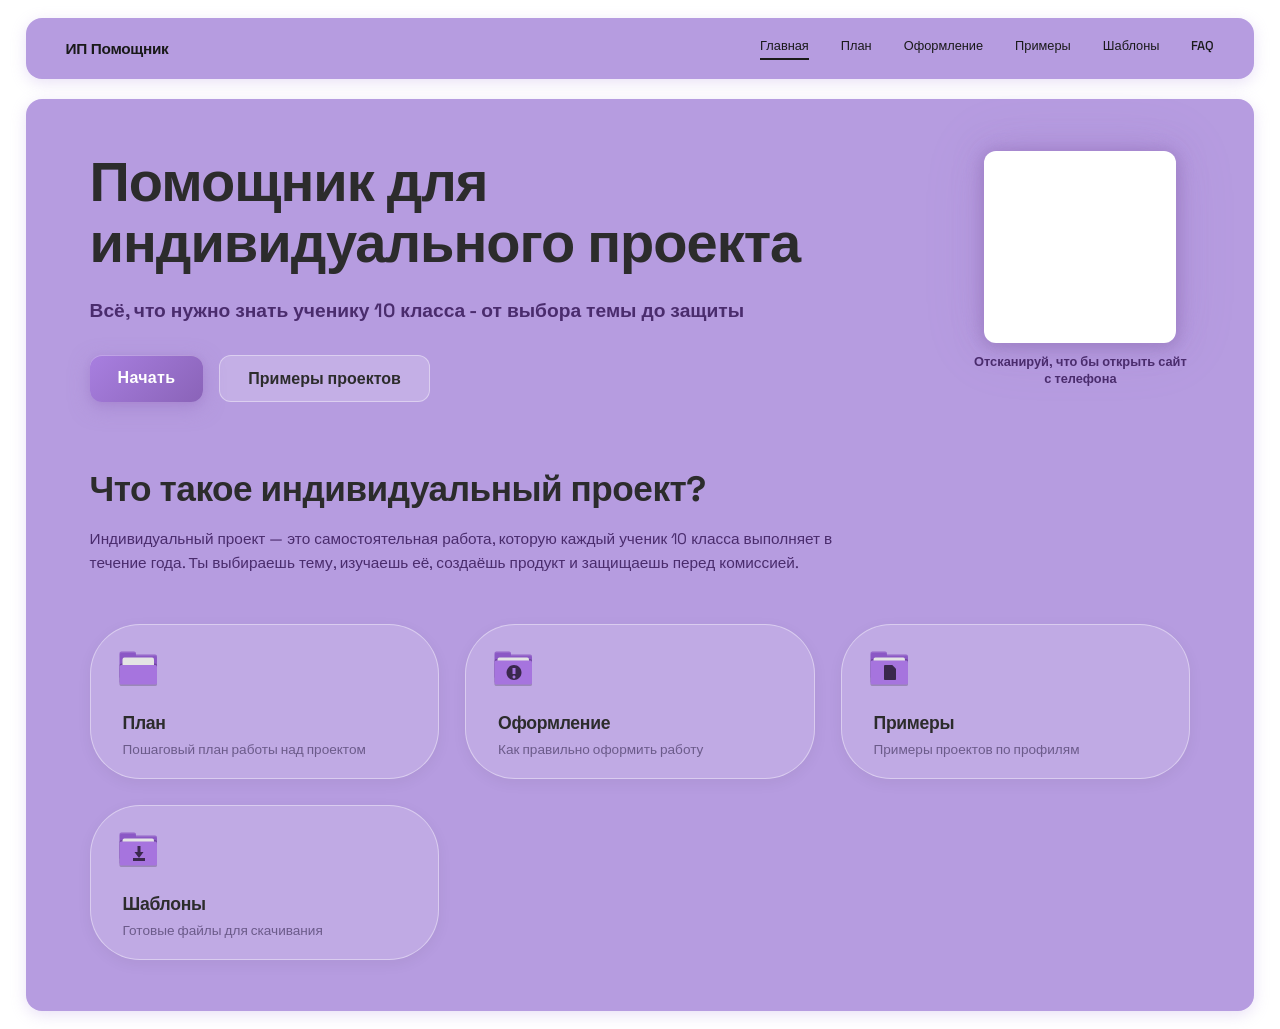
==== index.html @ a91bf57c "Add files via upload" ====
<!DOCTYPE html>
<html lang="ru">
<head>
    <meta charset="UTF-8">
    <meta name="viewport" content="width=device-width, initial-scale=1.0">
    <title>ИП Помощник - Главная</title>
    <link rel="preconnect" href="https://fonts.googleapis.com">
    <link rel="preconnect" href="https://fonts.gstatic.com" crossorigin>
    <link href="https://fonts.googleapis.com/css2?family=Space+Grotesk:wght@400;500;600;700&display=swap" rel="stylesheet">
    <link rel="stylesheet" href="style.css">
</head>
<body>

    <div class="app-wrapper">
        
        <!-- Шапка сайта -->
        <header class="header-card">
            <div class="logo">ИП Помощник</div>
            <nav class="navigation">
                <a href="index.html" class="active">Главная</a>
                <a href="plan.html">План</a>
                <a href="oformlenie.html">Оформление</a>
                <a href="primery.html">Примеры</a>
                <a href="templates.html">Шаблоны</a>
                <a href="faq.html">FAQ</a>
            </nav>
        </header>

        <!-- Основной контент -->
        <main class="content-card">
            
            <!-- Верхний блок: Заголовок + Кнопки + Пустой квадрат -->
            <div class="hero-section">
                <div class="hero-text">
                    <h1>Помощник для индивидуального проекта</h1>
                    <p class="subtitle">Всё, что нужно знать ученику 10 класса - от выбора темы до защиты</p>
                    
                    <div class="buttons-group">
                        <a href="plan.html" class="btn btn-primary">Начать</a>
                        <a href="primery.html" class="btn btn-secondary">Примеры проектов</a>
                    </div>
                </div>
                
                <div class="hero-square">
                    <!-- Пустой белый квадрат на месте QR-кода -->
                    <div class="empty-square"></div>
                    <p class="square-text">Отсканируй, что бы открыть сайт с телефона</p>
                </div>
            </div>

            <!-- Блок: Что такое индивидуальный проект? -->
            <div class="info-section">
                <h2>Что такое индивидуальный проект?</h2>
                <p>Индивидуальный проект — это самостоятельная работа, которую каждый ученик 10 класса выполняет в течение года. Ты выбираешь тему, изучаешь её, создаёшь продукт и защищаешь перед комиссией.</p>
            </div>

            <!-- Сетка с навигационными карточками (Плашки) -->
            <div class="grid-container home-grid">
                
                <!-- План -->
                <a href="plan.html" class="card home-card">
                    <div class="card-icon">
                        <svg viewBox="0 0 32 32" xmlns="http://www.w3.org/2000/svg">
                            <rect style="opacity:0.2" width="25" height="13" x="3" y="15" rx="1.25" ry="1.25"/>
                            <path style="fill:#8b58c5" d="M 3,21.75 C 3,22.442 3.5575,23 4.25,23 H 26.75 C 27.442,23 28,22.442 28,21.75 V 8.25 C 28,7.5575 27.442,7 26.75,7 H 14 V 6.25 C 14,5.5575 13.443,5 12.75,5 H 4.25 C 3.5575,5 3,5.5575 3,6.25"/>
                            <rect style="opacity:0.2" width="25" height="13" x="3" y="13" rx="1.25" ry="1.25"/>
                            <rect style="fill:#e4e4e4" width="21" height="10" x="5" y="9" rx="1.25" ry="1.25"/>
                            <rect style="fill:#a674de" width="25" height="13" x="3" y="14" rx="1.25" ry="1.25"/>
                            <path style="opacity:0.1;fill:#ffffff" d="M 4.25,5 C 3.557,5 3,5.5575 3,6.25 V 7.25 C 3,6.5575 3.557,6 4.25,6 H 12.75 C 13.443,6 14,6.5575 14,7.25 V 8 H 26.75 C 27.442,8 28,8.5575 28,9.25 V 8.25 C 28,7.5575 27.442,7 26.75,7 H 14 V 6.25 C 14,5.5575 13.443,5 12.75,5 Z"/>
                        </svg>
                    </div>
                    <div class="card-text">
                        <h3>План</h3>
                        <p>Пошаговый план работы над проектом</p>
                    </div>
                </a>

                <!-- Оформление -->
                <!-- Оформление -->
                <a href="oformlenie.html" class="card home-card">
                    <div class="card-icon">
                        <svg viewBox="0 0 32 32" xmlns="http://www.w3.org/2000/svg">
                            <rect style="opacity:0.2" width="25" height="16" x="3" y="12" rx="1.25" ry="1.25"/>
                            <path style="fill:#8b58c5" d="M 3,21.75 C 3,22.442 3.5575,23 4.25,23 H 26.75 C 27.442,23 28,22.442 28,21.75 V 8.25 C 28,7.5575 27.442,7 26.75,7 H 14 V 6.25 C 14,5.5575 13.443,5 12.75,5 H 4.25 C 3.5575,5 3,5.5575 3,6.25"/>
                            <rect style="opacity:0.2" width="25" height="16" x="3" y="10" rx="1.25" ry="1.25"/>
                            <rect style="fill:#e4e4e4" width="21" height="10" x="5" y="9" rx="1.25" ry="1.25"/>
                            <rect style="fill:#a674de" width="25" height="16" x="3" y="11" rx="1.25" ry="1.25"/>
                            <path style="opacity:0.1;fill:#ffffff" d="M 4.25 5 C 3.5575 5 3 5.5575 3 6.25 L 3 7.25 C 3 6.5575 3.5575 6 4.25 6 L 12.75 6 C 13.443 6 14 6.5575 14 7.25 L 14 8 L 26.75 8 C 27.442 8 28 8.5575 28 9.25 L 28 8.25 C 28 7.5575 27.442 7 26.75 7 L 14 7 L 14 6.25 C 14 5.5575 13.443 5 12.75 5 L 4.25 5 z"/>
                            <path style="fill:#3a284d" d="M 16,14 C 13.239,14 11,16.239 11,19 11,21.761 13.239,24 16,24 18.761,24 21,21.761 21,19 21,16.239 18.761,14 16,14 Z M 15,16 H 17 V 20 H 15 Z M 16,21 C 16.552,21 17,21.448 17,22 17,22.552 16.552,23 16,23 15.448,23 15,22.552 15,22 15,21.448 15.448,21 16,21 Z"/>
                        </svg>
                    </div>
                    <div class="card-text">
                        <h3>Оформление</h3>
                        <p>Как правильно оформить работу</p>
                    </div>
                </a>

                <!-- Примеры -->
                <a href="primery.html" class="card home-card">
                    <div class="card-icon">
                        <svg viewBox="0 0 32 32" xmlns="http://www.w3.org/2000/svg">
                            <rect style="opacity:0.2" width="25" height="16" x="3" y="12" rx="1.25" ry="1.25"/>
                            <path style="fill:#8b58c5" d="M 3,21.75 C 3,22.442 3.5575,23 4.25,23 H 26.75 C 27.442,23 28,22.442 28,21.75 V 8.25 C 28,7.5575 27.442,7 26.75,7 H 14 V 6.25 C 14,5.5575 13.443,5 12.75,5 H 4.25 C 3.5575,5 3,5.5575 3,6.25"/>
                            <rect style="opacity:0.2" width="25" height="16" x="3" y="10" rx="1.25" ry="1.25"/>
                            <rect style="fill:#e4e4e4" width="21" height="10" x="5" y="9" rx="1.25" ry="1.25"/>
                            <rect style="fill:#a674de" width="25" height="16" x="3" y="11" rx="1.25" ry="1.25"/>
                            <path style="opacity:0.1;fill:#ffffff" d="M 4.25 5 C 3.5575 5 3 5.5575 3 6.25 L 3 7.25 C 3 6.5575 3.5575 6 4.25 6 L 12.75 6 C 13.443 6 14 6.5575 14 7.25 L 14 8 L 26.75 8 C 27.442 8 28 8.5575 28 9.25 L 28 8.25 C 28 7.5575 27.442 7 26.75 7 L 14 7 L 14 6.25 C 14 5.5575 13.443 5 12.75 5 L 4.25 5 z"/>
                            <path style="fill:#3a284d" d="M 12.75,14 C 12.334,14 12,14.334 12,14.75 V 23.25 C 12,23.666 12.334,24 12.75,24 H 19.25 C 19.666,24 20,23.666 20,23.25 V 16.5 L 17.5,14 Z"/>
                        </svg>
                    </div>
                    <div class="card-text">
                        <h3>Примеры</h3>
                        <p>Примеры проектов по профилям</p>
                    </div>
                </a>

                <!-- Шаблоны (ведет на вторую страницу) -->
                <a href="templates.html" class="card home-card">
                    <div class="card-icon">
                        <svg viewBox="0 0 32 32" xmlns="http://www.w3.org/2000/svg">
                            <rect style="opacity:0.2" width="25" height="16" x="3" y="12" rx="1.25" ry="1.25"/>
                            <path style="fill:#8b58c5" d="M 3,21.75 C 3,22.442 3.5575,23 4.25,23 H 26.75 C 27.442,23 28,22.442 28,21.75 V 8.25 C 28,7.5575 27.442,7 26.75,7 H 14 V 6.25 C 14,5.5575 13.443,5 12.75,5 H 4.25 C 3.5575,5 3,5.5575 3,6.25"/>
                            <rect style="opacity:0.2" width="25" height="16" x="3" y="10" rx="1.25" ry="1.25"/>
                            <rect style="fill:#e4e4e4" width="21" height="10" x="5" y="9" rx="1.25" ry="1.25"/>
                            <rect style="fill:#a674de" width="25" height="16" x="3" y="11" rx="1.25" ry="1.25"/>
                            <path style="opacity:0.1;fill:#ffffff" d="M 4.25 5 C 3.5575 5 3 5.5575 3 6.25 L 3 7.25 C 3 6.5575 3.5575 6 4.25 6 L 12.75 6 C 13.443 6 14 6.5575 14 7.25 L 14 8 L 26.75 8 C 27.442 8 28 8.5575 28 9.25 L 28 8.25 C 28 7.5575 27.442 7 26.75 7 L 14 7 L 14 6.25 C 14 5.5575 13.443 5 12.75 5 L 4.25 5 z"/>
                            <path style="fill:#3a284d" d="M 15,14 V 18 H 13 L 16,22 19,18 H 17 V 14 Z M 12,22 V 24 H 20 V 22 Z"/>
                        </svg>
                    </div>
                    <div class="card-text">
                        <h3>Шаблоны</h3>
                        <p>Готовые файлы для скачивания</p>
                    </div>
                </a>

            </div>
        </main>
    </div>

</body>
</html>
---- style.css ----
/* --- Сброс стилей --- */
* {
    margin: 0;
    padding: 0;
    box-sizing: border-box;
}

html, body {
    width: 100%;
    min-height: 100vh;
}

body {
    font-family: 'Space Grotesk', sans-serif;
    background-color: #ffffff;
    display: flex;
    justify-content: center;
    padding: 2vh 2vw;
    color: #1a1a1a;
}

/* --- Общий контейнер --- */
.app-wrapper {
    width: 100%;
    max-width: 1400px;
    display: flex;
    flex-direction: column;
    gap: 20px;
    min-height: calc(100vh - 4vh);
}

/* --- ШАПКА --- */
.header-card {
    background-color: #B69CE0;
    border-radius: 16px;
    padding: 1.2rem 2.5rem;
    display: flex;
    justify-content: space-between;
    align-items: center;
    flex-wrap: wrap;
    gap: 1rem;
    flex-shrink: 0;
    box-shadow: 0 4px 15px rgba(182, 156, 224, 0.3);
}

.logo {
    font-weight: 700;
    font-size: clamp(0.9rem, 1.2vw, 1.1rem);
    color: #1a1a1a;
    white-space: nowrap;
    letter-spacing: -0.3px;
}

.navigation {
    display: flex;
    gap: clamp(1rem, 2.5vw, 2.5rem);
    flex-wrap: wrap;
    justify-content: center;
}

.navigation a {
    text-decoration: none;
    color: #1a1a1a;
    font-size: clamp(0.8rem, 1vw, 0.95rem);
    font-weight: 500;
    padding-bottom: 4px;
    border-bottom: 2px solid transparent;
    transition: border-color 0.2s;
    white-space: nowrap;
}

.navigation a:hover {
    border-bottom-color: rgba(26, 26, 26, 0.3);
}

.navigation a.active {
    border-bottom-color: #1a1a1a;
}

/* --- ОСНОВНОЙ КОНТЕНТ --- */
.content-card {
    background-color: #B69CE0;
    border-radius: 16px;
    padding: clamp(2rem, 4vw, 4rem) clamp(1.5rem, 5vw, 4rem);
    flex-grow: 1;
    box-shadow: 0 4px 15px rgba(182, 156, 224, 0.3);
}

/* =========================================
   ГЛАВНАЯ СТРАНИЦА (index.html)
   ========================================= */

.hero-section {
    display: flex;
    justify-content: space-between;
    align-items: flex-start;
    gap: 3rem;
    margin-bottom: 4rem;
    flex-wrap: wrap;
}

.hero-text {
    flex: 1;
    min-width: 300px;
}

.hero-text h1 {
    font-size: clamp(2rem, 5vw, 3.5rem);
    font-weight: 700;
    color: #2c2c2c;
    margin-bottom: 1.5rem;
    line-height: 1.1;
    letter-spacing: -1px;
}

.hero-text .subtitle {
    font-size: clamp(1rem, 1.5vw, 1.2rem);
    font-weight: 600;
    color: #4a2c6d;
    margin-bottom: 2rem;
}

/* Кнопки */
.buttons-group {
    display: flex;
    gap: 1rem;
    flex-wrap: wrap;
}

.btn {
    display: inline-block;
    padding: 12px 28px;
    border-radius: 12px;
    font-family: 'Space Grotesk', sans-serif;
    font-size: 1rem;
    font-weight: 600;
    cursor: pointer;
    transition: all 0.2s;
    border: none;
    text-decoration: none;
    text-align: center;
}

/* --- Кнопка «Начать» — эффектная --- */
.btn-primary {
    background: linear-gradient(135deg, #A87FE0 0%, #8A63B8 100%);
    color: #ffffff;
    font-weight: 700;
    letter-spacing: 0.3px;
    position: relative;
    overflow: hidden;
    box-shadow:
        0 6px 20px rgba(158, 123, 199, 0.5),
        0 2px 6px rgba(158, 123, 199, 0.3),
        inset 0 1px 0 rgba(255, 255, 255, 0.3);
    transition: all 0.35s cubic-bezier(0.25, 0.8, 0.25, 1);
}

/* Светлая подсветка сверху */
.btn-primary::before {
    content: "";
    position: absolute;
    inset: 0;
    background: linear-gradient(180deg, rgba(255, 255, 255, 0.2) 0%, transparent 60%);
    opacity: 0;
    transition: opacity 0.35s ease;
    pointer-events: none;
}

.btn-primary:hover {
    background: linear-gradient(135deg, #B98FE8 0%, #9A73C8 100%);
    transform: translateY(-3px) scale(1.03);
    box-shadow:
        0 12px 30px rgba(158, 123, 199, 0.7),
        0 4px 12px rgba(158, 123, 199, 0.5),
        0 0 25px rgba(158, 123, 199, 0.6),
        inset 0 1px 0 rgba(255, 255, 255, 0.4);
}

.btn-primary:hover::before {
    opacity: 1;
}

.btn-primary:active {
    transform: translateY(-1px) scale(0.99);
    box-shadow:
        0 4px 12px rgba(158, 123, 199, 0.6),
        0 2px 6px rgba(158, 123, 199, 0.4),
        inset 0 2px 4px rgba(0, 0, 0, 0.1);
}

/* --- Вторичная кнопка --- */
.btn-secondary {
    background-color: rgba(255, 255, 255, 0.2);
    color: #2c2c2c;
    border: 1px solid rgba(255, 255, 255, 0.4);
}

.btn-secondary:hover {
    background-color: rgba(255, 255, 255, 0.3);
    transform: translateY(-2px);
}

/* Пустой квадрат вместо QR-кода со свечением */
.hero-square {
    display: flex;
    flex-direction: column;
    align-items: center;
    gap: 10px;
    flex-shrink: 0;
}

.empty-square {
    width: clamp(160px, 15vw, 220px);
    height: clamp(160px, 15vw, 220px);
    background-color: #ffffff;
    border-radius: 12px;
    box-shadow:
        0 0 15px rgba(158, 123, 199, 0.6),
        0 0 30px rgba(158, 123, 199, 0.4),
        0 0 60px rgba(158, 123, 199, 0.2),
        0 4px 15px rgba(0, 0, 0, 0.1);
    transition: box-shadow 0.4s ease, transform 0.4s ease;
}

.empty-square:hover {
    box-shadow:
        0 0 20px rgba(158, 123, 199, 0.8),
        0 0 40px rgba(158, 123, 199, 0.6),
        0 0 80px rgba(158, 123, 199, 0.4),
        0 4px 20px rgba(0, 0, 0, 0.15);
    transform: scale(1.02);
}

.square-text {
    font-size: 0.8rem;
    font-weight: 600;
    color: #4a2c6d;
    text-align: center;
    max-width: 220px;
}

/* Блок "Что такое индивидуальный проект?" */
.info-section {
    margin-bottom: 3rem;
}

.info-section h2 {
    font-size: clamp(1.5rem, 3vw, 2.2rem);
    font-weight: 700;
    color: #2c2c2c;
    margin-bottom: 1rem;
    letter-spacing: -0.5px;
}

.info-section p {
    font-size: clamp(0.95rem, 1.2vw, 1.1rem);
    color: #4a2c6d;
    line-height: 1.6;
    max-width: 800px;
}

/* Сетка карточек на главной (Плашки) */
.home-grid {
    grid-template-columns: repeat(4, 1fr);
}

.home-card {
    display: flex;
    flex-direction: column;
    align-items: flex-start;
    text-align: left;
    padding: 1.5rem;
    border-radius: 20px;
    background-color: #ffffff;
    border: 1px solid rgba(255, 255, 255, 0.5);
    box-shadow: 0 4px 15px rgba(0, 0, 0, 0.05);
    min-height: auto;
    gap: 0;
}

.home-card:hover {
    background-color: #f9f9f9;
    transform: translateY(-5px);
    box-shadow: 0 8px 25px rgba(0, 0, 0, 0.1);
}

/* Иконка в плашке */
.card-icon {
    width: 48px;
    height: 48px;
    display: flex;
    align-items: center;
    justify-content: center;
    margin-bottom: 1.25rem;
    background-color: transparent;
    padding: 0;
    margin-left: 0;
    align-self: flex-start;
}

.card-icon svg {
    width: 100%;
    height: 100%;
    display: block;
}

/* Текстовый блок внутри плашки */
.home-card .card-text {
    display: flex;
    flex-direction: column;
    align-items: flex-start;
    text-align: left;
    width: 100%;
    margin: 0;
    padding: 0;
    padding-left: 8px;
}

.home-card .card-text h3 {
    font-size: 1.1rem;
    font-weight: 700;
    color: #2c2c2c;
    margin-bottom: 6px;
    letter-spacing: -0.3px;
    margin-left: 0;
    padding-left: 0;
}

.home-card .card-text p {
    font-size: 0.85rem;
    color: #6b5b8a;
    line-height: 1.4;
    font-weight: 500;
    margin: 0;
    padding: 0;
}

/* =========================================
   ОБЩИЕ СТИЛИ ДЛЯ ВНУТРЕННИХ СТРАНИЦ
   ========================================= */

.page-header {
    margin-bottom: clamp(2rem, 5vh, 4rem);
}

.page-header h1 {
    font-size: clamp(2rem, 5vw, 3.5rem);
    font-weight: 700;
    color: #2c2c2c;
    margin-bottom: 1rem;
    line-height: 1.1;
    letter-spacing: -1px;
}

.page-header .subtitle {
    font-size: clamp(0.9rem, 1.5vw, 1.1rem);
    font-weight: 600;
    color: #4a2c6d;
}

/* Сетка карточек */
.grid-container {
    display: grid;
    grid-template-columns: repeat(auto-fit, minmax(320px, 1fr));
    gap: clamp(1rem, 2vw, 2rem);
    width: 100%;
}

/* Карточка-«таблетка» (для шаблонов) */
.card {
    display: flex;
    justify-content: space-between;
    align-items: center;
    background-color: rgba(255, 255, 255, 0.15);
    border: 1px solid rgba(255, 255, 255, 0.4);
    border-radius: 50px;
    padding: clamp(0.75rem, 1.5vw, 1.25rem) clamp(1rem, 2vw, 1.5rem);
    text-decoration: none;
    transition: background-color 0.2s ease, border-color 0.2s ease, transform 0.2s;
    cursor: pointer;
    min-height: 80px;
}

.card:hover {
    background-color: rgba(255, 255, 255, 0.25);
    border-color: rgba(255, 255, 255, 0.6);
}

.card-text {
    display: flex;
    flex-direction: column;
    justify-content: center;
    flex: 1;
    margin-right: 1rem;
}

.card-text h3 {
    font-size: clamp(0.95rem, 1.2vw, 1.1rem);
    font-weight: 600;
    color: #2c2c2c;
    margin-bottom: 4px;
    letter-spacing: -0.3px;
}

.card-text p {
    font-size: clamp(0.75rem, 0.9vw, 0.85rem);
    color: #6b5b8a;
    font-weight: 400;
}

.download-btn {
    width: clamp(44px, 5vw, 56px);
    height: clamp(44px, 5vw, 56px);
    border-radius: 50%;
    background-color: #9E7BC7;
    border: 1px solid rgba(255, 255, 255, 0.3);
    display: flex;
    justify-content: center;
    align-items: center;
    flex-shrink: 0;
    transition: background-color 0.2s, transform 0.2s;
}

.download-btn svg {
    stroke: #2c2c2c;
    width: 50%;
    height: 50%;
}

.card:hover .download-btn {
    background-color: #8a63b8;
    transform: scale(1.05);
}

/* =========================================
   СТРАНИЦА ПЛАНА (plan.html)
   ========================================= */

.steps-navigation {
    display: flex;
    gap: 1rem;
    margin-bottom: 2.5rem;
    flex-wrap: wrap;
}

.step-btn {
    width: 52px;
    height: 52px;
    border-radius: 50%;
    border: none;
    background-color: rgba(255, 255, 255, 0.2);
    color: #4a2c6d;
    font-family: 'Space Grotesk', sans-serif;
    font-size: 1.2rem;
    font-weight: 600;
    cursor: pointer;
    transition: all 0.25s ease;
    display: flex;
    align-items: center;
    justify-content: center;
}

.step-btn:hover {
    background-color: rgba(255, 255, 255, 0.4);
    transform: translateY(-2px);
}

.step-btn.active {
    background-color: #ffffff;
    color: #2c2c2c;
    box-shadow: 0 4px 15px rgba(0, 0, 0, 0.1);
    transform: scale(1.05);
}

.step-card {
    background-color: #ffffff;
    border-radius: 24px;
    padding: 2.5rem 3rem;
    box-shadow: 0 8px 30px rgba(0, 0, 0, 0.08);
    max-width: 900px;
    transition: all 0.3s ease;
}

.step-card-header {
    display: flex;
    align-items: baseline;
    gap: 1.5rem;
    margin-bottom: 1.5rem;
    flex-wrap: wrap;
}

.step-title {
    font-size: 1.5rem;
    font-weight: 700;
    color: #2c2c2c;
    margin: 0;
    letter-spacing: -0.3px;
}

.step-subtitle {
    font-size: 1.1rem;
    font-weight: 500;
    color: #6b5b8a;
    margin: 0;
}

.step-content {
    display: flex;
    flex-direction: column;
    gap: 0.8rem;
    font-size: 0.95rem;
    line-height: 1.5;
    color: #4a2c6d;
}

.step-content p {
    margin: 0;
}

.step-content strong {
    color: #2c2c2c;
    font-weight: 600;
    margin-right: 4px;
}

.step-link {
    display: inline-block;
    margin-top: 0.5rem;
    color: #9E7BC7;
    font-weight: 600;
    text-decoration: none;
    transition: color 0.2s, transform 0.2s;
    align-self: flex-end;
    font-size: 0.9rem;
}

.step-link:hover {
    color: #8a63b8;
    transform: translateX(3px);
}

/* =========================================
   СТРАНИЦА ОФОРМЛЕНИЯ (oformlenie.html)
   ========================================= */

.oformlenie-hero {
    display: flex;
    justify-content: space-between;
    align-items: flex-start;
    gap: 3rem;
    margin-bottom: 3rem;
    flex-wrap: wrap;
}

.oformlenie-title {
    flex: 1;
    min-width: 300px;
}

.oformlenie-title h1 {
    font-size: clamp(2rem, 4.5vw, 3.2rem);
    font-weight: 700;
    color: #2c2c2c;
    line-height: 1.1;
    letter-spacing: -1px;
    margin-bottom: 1.5rem;
}

.oformlenie-title .subtitle {
    font-size: clamp(1rem, 1.5vw, 1.2rem);
    font-weight: 600;
    color: #4a2c6d;
}

.requirements-card {
    background-color: #ffffff;
    border-radius: 16px;
    padding: 1.5rem 1.75rem;
    box-shadow: 0 6px 20px rgba(0, 0, 0, 0.08);
    max-width: 340px;
    flex-shrink: 0;
}

.requirements-card h3 {
    font-size: 1.05rem;
    font-weight: 700;
    color: #2c2c2c;
    margin-bottom: 1rem;
    letter-spacing: -0.3px;
}

.requirements-card ul {
    list-style: none;
    padding: 0;
    margin: 0;
    display: flex;
    flex-direction: column;
    gap: 0.5rem;
}

.requirements-card ul li {
    font-size: 0.85rem;
    color: #4a2c6d;
    font-weight: 500;
    position: relative;
    padding-left: 14px;
    line-height: 1.4;
}

.requirements-card ul li::before {
    content: "·";
    position: absolute;
    left: 0;
    top: -2px;
    font-size: 1.2rem;
    color: #9E7BC7;
    font-weight: 700;
}

.sections-list {
    display: flex;
    flex-direction: column;
    gap: 1.5rem;
    margin-bottom: 3rem;
}

.info-card {
    background-color: #ffffff;
    border-radius: 20px;
    padding: 2rem 2.5rem;
    box-shadow: 0 6px 20px rgba(0, 0, 0, 0.06);
    transition: transform 0.2s ease, box-shadow 0.2s ease;
}

.info-card:hover {
    transform: translateY(-3px);
    box-shadow: 0 10px 28px rgba(0, 0, 0, 0.1);
}

.info-card h3 {
    font-size: 1.3rem;
    font-weight: 700;
    color: #6b3fa0;
    margin-bottom: 1rem;
    letter-spacing: -0.4px;
}

.info-card ul {
    list-style: none;
    padding: 0;
    margin: 0;
    display: flex;
    flex-direction: column;
    gap: 0.6rem;
}

.info-card ul li {
    font-size: 0.95rem;
    color: #4a2c6d;
    font-weight: 400;
    position: relative;
    padding-left: 16px;
    line-height: 1.5;
}

.info-card ul li::before {
    content: "·";
    position: absolute;
    left: 0;
    top: -2px;
    font-size: 1.4rem;
    color: #9E7BC7;
    font-weight: 700;
}

.bottom-actions {
    display: flex;
    justify-content: space-between;
    align-items: center;
    gap: 1rem;
    padding-top: 1rem;
}

.btn-download-template {
    display: inline-block;
    background-color: #9E7BC7;
    color: #2c2c2c;
    text-decoration: none;
    font-family: 'Space Grotesk', sans-serif;
    font-size: 0.95rem;
    font-weight: 600;
    padding: 14px 26px;
    border-radius: 12px;
    transition: background-color 0.2s, transform 0.2s;
    box-shadow: 0 4px 15px rgba(158, 123, 199, 0.3);
}

.btn-download-template:hover {
    background-color: #8a63b8;
    transform: translateY(-2px);
}

.btn-scroll-top {
    width: 52px;
    height: 52px;
    border-radius: 50%;
    background-color: #9E7BC7;
    border: none;
    display: flex;
    align-items: center;
    justify-content: center;
    cursor: pointer;
    transition: background-color 0.2s, transform 0.2s;
    box-shadow: 0 4px 15px rgba(158, 123, 199, 0.4);
    flex-shrink: 0;
}

.btn-scroll-top svg {
    width: 22px;
    height: 22px;
    stroke: #2c2c2c;
}

.btn-scroll-top:hover {
    background-color: #8a63b8;
    transform: translateY(-3px) scale(1.05);
}

/* =========================================
   СТРАНИЦА ПРИМЕРОВ (primery.html)
   ========================================= */

.filter-buttons {
    display: flex;
    gap: 0.75rem;
    margin-bottom: 2.5rem;
    flex-wrap: wrap;
}

.filter-btn {
    padding: 10px 22px;
    border-radius: 50px;
    border: 1px solid rgba(255, 255, 255, 0.4);
    background-color: rgba(255, 255, 255, 0.15);
    color: #2c2c2c;
    font-family: 'Space Grotesk', sans-serif;
    font-size: 0.95rem;
    font-weight: 500;
    cursor: pointer;
    transition: all 0.25s ease;
    white-space: nowrap;
}

.filter-btn:hover {
    background-color: rgba(255, 255, 255, 0.3);
    transform: translateY(-2px);
}

.filter-btn.active {
    background-color: #ffffff;
    color: #2c2c2c;
    border-color: #ffffff;
    font-weight: 600;
    box-shadow: 0 4px 15px rgba(0, 0, 0, 0.1);
}

.examples-grid {
    display: grid;
    grid-template-columns: repeat(auto-fit, minmax(280px, 1fr));
    gap: 1.5rem;
}

.example-card {
    display: flex;
    flex-direction: column;
    background-color: #ffffff;
    border-radius: 20px;
    padding: 1.75rem 1.75rem 2rem 1.75rem;
    box-shadow: 0 6px 20px rgba(0, 0, 0, 0.06);
    transition: transform 0.25s ease, box-shadow 0.25s ease;
    border: 1px solid rgba(255, 255, 255, 0.5);
    opacity: 0;
    animation: fadeIn 0.35s ease forwards;
}

.example-card:hover {
    transform: translateY(-5px);
    box-shadow: 0 12px 30px rgba(0, 0, 0, 0.12);
}

.example-tag {
    display: inline-block;
    font-size: 0.7rem;
    font-weight: 700;
    text-transform: uppercase;
    letter-spacing: 0.5px;
    color: #6b3fa0;
    background-color: #E6D9F5;
    padding: 5px 12px;
    border-radius: 50px;
    margin-bottom: 1rem;
    align-self: flex-start;
}

.example-card h3 {
    font-size: 1.1rem;
    font-weight: 700;
    color: #2c2c2c;
    margin-bottom: 0.6rem;
    letter-spacing: -0.3px;
    line-height: 1.3;
}

.example-card p {
    font-size: 0.9rem;
    color: #6b5b8a;
    line-height: 1.5;
    font-weight: 400;
    margin: 0;
}

@keyframes fadeIn {
    from {
        opacity: 0;
        transform: translateY(10px);
    }
    to {
        opacity: 1;
        transform: translateY(0);
    }
}

/* =========================================
   СТРАНИЦА FAQ (faq.html)
   ========================================= */

.faq-list {
    display: flex;
    flex-direction: column;
    gap: 1rem;
    max-width: 900px;
}

.faq-item {
    background-color: #ffffff;
    border-radius: 18px;
    box-shadow: 0 4px 15px rgba(0, 0, 0, 0.06);
    overflow: hidden;
    transition: box-shadow 0.3s ease, transform 0.3s ease;
    border: 1px solid rgba(255, 255, 255, 0.5);
}

.faq-item:hover {
    box-shadow: 0 8px 22px rgba(0, 0, 0, 0.1);
}

.faq-question {
    width: 100%;
    display: flex;
    justify-content: space-between;
    align-items: center;
    gap: 1rem;
    padding: 1.4rem 1.75rem;
    background: transparent;
    border: none;
    cursor: pointer;
    font-family: 'Space Grotesk', sans-serif;
    font-size: 1.05rem;
    font-weight: 600;
    color: #2c2c2c;
    text-align: left;
    letter-spacing: -0.3px;
    transition: color 0.2s;
}

.faq-question:hover {
    color: #6b3fa0;
}

.faq-icon {
    display: flex;
    align-items: center;
    justify-content: center;
    width: 34px;
    height: 34px;
    border-radius: 50%;
    background-color: #E6D9F5;
    flex-shrink: 0;
    transition: background-color 0.3s ease, transform 0.3s ease;
}

.faq-icon svg {
    width: 16px;
    height: 16px;
    stroke: #6b3fa0;
    transition: transform 0.35s ease, stroke 0.3s ease;
}

.faq-item.open .faq-icon {
    background-color: #9E7BC7;
}

.faq-item.open .faq-icon svg {
    stroke: #ffffff;
    transform: rotate(135deg);
}

.faq-answer {
    max-height: 0;
    overflow: hidden;
    transition: max-height 0.4s ease, padding 0.3s ease;
    padding: 0 1.75rem;
}

.faq-item.open .faq-answer {
    padding: 0 1.75rem 1.5rem 1.75rem;
}

.faq-answer p {
    font-size: 0.95rem;
    color: #4a2c6d;
    line-height: 1.6;
    font-weight: 400;
    margin: 0;
    padding-top: 1rem;
    border-top: 1px solid rgba(158, 123, 199, 0.15);
}

/* =========================================
   АДАПТИВНОСТЬ
   ========================================= */

@media (max-width: 1100px) {
    .home-grid {
        grid-template-columns: repeat(2, 1fr);
    }
}

@media (max-width: 900px) {
    .grid-container {
        grid-template-columns: 1fr;
    }

    .hero-section {
        flex-direction: column;
        align-items: center;
        text-align: center;
    }

    .hero-text {
        min-width: 100%;
    }
    .hero-square {
        display: none;
    }

    .buttons-group {
        justify-content: center;
    }

    .info-section {
        text-align: center;
    }

    .info-section p {
        margin: 0 auto;
    }

    .home-grid {
        grid-template-columns: 1fr;
    }

    /* План */
    .step-card {
        padding: 2rem 1.5rem;
    }

    .step-card-header {
        flex-direction: column;
        gap: 0.5rem;
    }

    /* Оформление */
    .oformlenie-hero {
        flex-direction: column;
    }

    .requirements-card {
        max-width: 100%;
        width: 100%;
    }

    .info-card {
        padding: 1.5rem 1.5rem;
    }

    /* Примеры */
    .filter-buttons {
        gap: 0.5rem;
    }

    .filter-btn {
        padding: 9px 16px;
        font-size: 0.85rem;
    }

    .examples-grid {
        grid-template-columns: 1fr;
    }
}

@media (max-width: 600px) {
    body {
        padding: 1vh 1vw;
    }

    .app-wrapper {
        gap: 10px;
    }

    .header-card {
        flex-direction: column;
        padding: 1rem;
        gap: 0.5rem;
        border-radius: 12px;
    }

    .navigation {
        gap: 1rem;
    }

    .content-card {
        padding: 1.5rem 1rem;
        border-radius: 12px;
    }

    .card {
        padding: 0.75rem 1rem;
        min-height: 70px;
    }

    .home-card {
        align-items: center;
        text-align: center;
    }

    .page-header {
        margin-bottom: 1.5rem;
    }

    /* План */
    .steps-navigation {
        gap: 0.6rem;
        justify-content: center;
    }

    .step-btn {
        width: 42px;
        height: 42px;
        font-size: 1rem;
    }

    .step-card {
        padding: 1.5rem 1rem;
        border-radius: 16px;
    }

    .step-title {
        font-size: 1.3rem;
    }

    .step-subtitle {
        font-size: 1rem;
    }

    .step-content {
        font-size: 0.9rem;
    }

    /* Оформление */
    .oformlenie-title h1 {
        font-size: 1.8rem;
    }

    .info-card {
        padding: 1.25rem 1rem;
        border-radius: 16px;
    }

    .info-card h3 {
        font-size: 1.1rem;
    }

    .info-card ul li {
        font-size: 0.85rem;
    }

    .bottom-actions {
        flex-direction: column;
        align-items: stretch;
    }

    .btn-download-template {
        text-align: center;
    }

    .btn-scroll-top {
        align-self: flex-end;
    }

    /* Примеры */
    .filter-buttons {
        justify-content: center;
    }

    .filter-btn {
        padding: 8px 14px;
        font-size: 0.8rem;
    }

    .example-card {
        padding: 1.25rem 1.25rem 1.5rem 1.25rem;
        border-radius: 16px;
    }

    .example-card h3 {
        font-size: 1rem;
    }

    .example-card p {
        font-size: 0.85rem;
    }

    /* FAQ */
    .faq-question {
        padding: 1.1rem 1.25rem;
        font-size: 0.95rem;
        gap: 0.75rem;
    }

    .faq-icon {
        width: 30px;
        height: 30px;
    }

    .faq-icon svg {
        width: 14px;
        height: 14px;
    }

    .faq-answer {
        padding: 0 1.25rem;
    }

    .faq-item.open .faq-answer {
        padding: 0 1.25rem 1.25rem 1.25rem;
    }

    .faq-answer p {
        font-size: 0.88rem;
    }
}
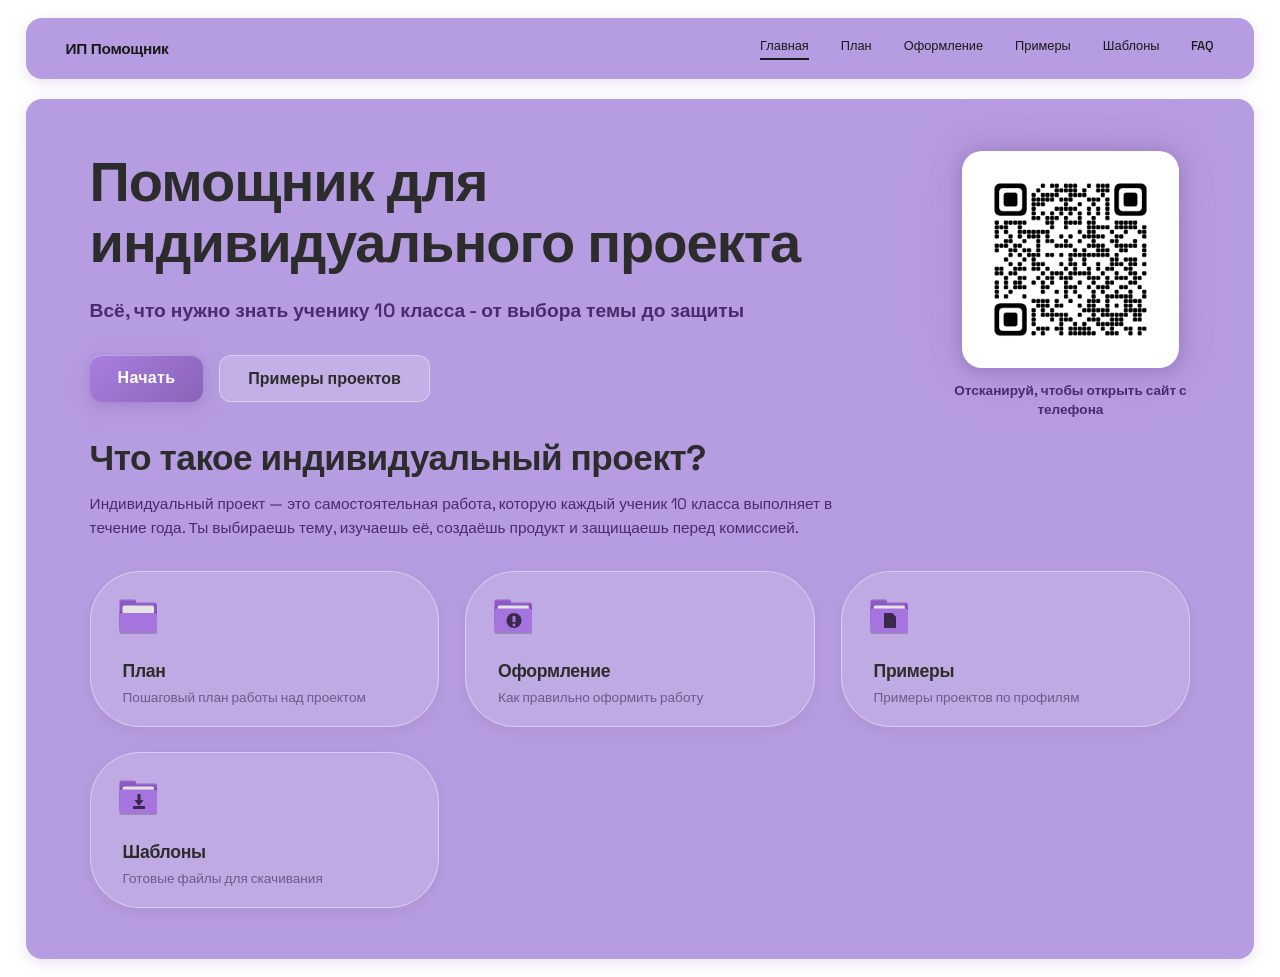
==== commit 85f425b5: "Update index.html Добавил блок HTML" ====
--- a/index.html
+++ b/index.html
@@ -42,9 +42,10 @@
                 </div>
                 
                 <div class="hero-square">
-                    <!-- Пустой белый квадрат на месте QR-кода -->
-                    <div class="empty-square"></div>
-                    <p class="square-text">Отсканируй, что бы открыть сайт с телефона</p>
+                    <div class="qr-container">
+                        <img src="files/qr.png" alt="QR-код сайта" class="qr-image">
+                    </div>
+                    <p class="square-text">Отсканируй, чтобы открыть сайт с телефона</p>
                 </div>
             </div>
 
@@ -138,4 +139,4 @@
     </div>
 
 </body>
-</html>+</html>
--- a/style.css
+++ b/style.css
@@ -95,7 +95,7 @@
     justify-content: space-between;
     align-items: flex-start;
     gap: 3rem;
-    margin-bottom: 4rem;
+    margin-bottom: 2rem;
     flex-wrap: wrap;
 }
 
@@ -141,7 +141,7 @@
     text-align: center;
 }
 
-/* --- Кнопка «Начать» — эффектная --- */
+/* --- Кнопка «Начать» — эффектная, без бегающей полосы --- */
 .btn-primary {
     background: linear-gradient(135deg, #A87FE0 0%, #8A63B8 100%);
     color: #ffffff;
@@ -156,7 +156,6 @@
     transition: all 0.35s cubic-bezier(0.25, 0.8, 0.25, 1);
 }
 
-/* Светлая подсветка сверху */
 .btn-primary::before {
     content: "";
     position: absolute;
@@ -201,20 +200,26 @@
     transform: translateY(-2px);
 }
 
-/* Пустой квадрат вместо QR-кода со свечением */
+/* --- Блок с QR-кодом --- */
 .hero-square {
     display: flex;
     flex-direction: column;
     align-items: center;
-    gap: 10px;
+    gap: 14px;
     flex-shrink: 0;
 }
 
-.empty-square {
-    width: clamp(160px, 15vw, 220px);
-    height: clamp(160px, 15vw, 220px);
+/* Контейнер-рамка вокруг QR */
+.qr-container {
+    width: clamp(180px, 17vw, 240px);
+    height: clamp(180px, 17vw, 240px);
     background-color: #ffffff;
-    border-radius: 12px;
+    border-radius: 20px;
+    padding: 14px;
+    box-sizing: border-box;
+    display: flex;
+    align-items: center;
+    justify-content: center;
     box-shadow:
         0 0 15px rgba(158, 123, 199, 0.6),
         0 0 30px rgba(158, 123, 199, 0.4),
@@ -223,40 +228,52 @@
     transition: box-shadow 0.4s ease, transform 0.4s ease;
 }
 
-.empty-square:hover {
+.qr-container:hover {
     box-shadow:
         0 0 20px rgba(158, 123, 199, 0.8),
         0 0 40px rgba(158, 123, 199, 0.6),
         0 0 80px rgba(158, 123, 199, 0.4),
-        0 4px 20px rgba(0, 0, 0, 0.15);
-    transform: scale(1.02);
-}
-
+        0 6px 22px rgba(0, 0, 0, 0.15);
+    transform: translateY(-3px) scale(1.01);
+}
+
+/* Сам QR-код */
+.qr-image {
+    width: 100%;
+    height: 100%;
+    object-fit: contain;
+    border-radius: 8px;
+    display: block;
+}
+
+/* Текст под QR */
 .square-text {
-    font-size: 0.8rem;
+    font-size: 0.85rem;
     font-weight: 600;
     color: #4a2c6d;
     text-align: center;
-    max-width: 220px;
-}
-
-/* Блок "Что такое индивидуальный проект?" */
+    max-width: 240px;
+    line-height: 1.35;
+}
+
+/* --- Блок "Что такое индивидуальный проект?" --- */
 .info-section {
-    margin-bottom: 3rem;
+    margin-bottom: 2rem;
+    margin-top: -1rem;
 }
 
 .info-section h2 {
     font-size: clamp(1.5rem, 3vw, 2.2rem);
     font-weight: 700;
     color: #2c2c2c;
-    margin-bottom: 1rem;
+    margin-bottom: 0.75rem;
     letter-spacing: -0.5px;
 }
 
 .info-section p {
     font-size: clamp(0.95rem, 1.2vw, 1.1rem);
     color: #4a2c6d;
-    line-height: 1.6;
+    line-height: 1.55;
     max-width: 800px;
 }
 
@@ -285,7 +302,6 @@
     box-shadow: 0 8px 25px rgba(0, 0, 0, 0.1);
 }
 
-/* Иконка в плашке */
 .card-icon {
     width: 48px;
     height: 48px;
@@ -305,7 +321,6 @@
     display: block;
 }
 
-/* Текстовый блок внутри плашки */
 .home-card .card-text {
     display: flex;
     flex-direction: column;
@@ -359,7 +374,6 @@
     color: #4a2c6d;
 }
 
-/* Сетка карточек */
 .grid-container {
     display: grid;
     grid-template-columns: repeat(auto-fit, minmax(320px, 1fr));
@@ -367,7 +381,6 @@
     width: 100%;
 }
 
-/* Карточка-«таблетка» (для шаблонов) */
 .card {
     display: flex;
     justify-content: space-between;
@@ -951,6 +964,8 @@
     .hero-text {
         min-width: 100%;
     }
+
+    /* СКРЫВАЕМ QR-КОД НА ТЕЛЕФОНАХ И ПЛАНШЕТАХ */
     .hero-square {
         display: none;
     }
@@ -1150,14 +1165,4 @@
     }
 
     .faq-answer {
-        padding: 0 1.25rem;
-    }
-
-    .faq-item.open .faq-answer {
-        padding: 0 1.25rem 1.25rem 1.25rem;
-    }
-
-    .faq-answer p {
-        font-size: 0.88rem;
-    }
-}+        padding: 0 
